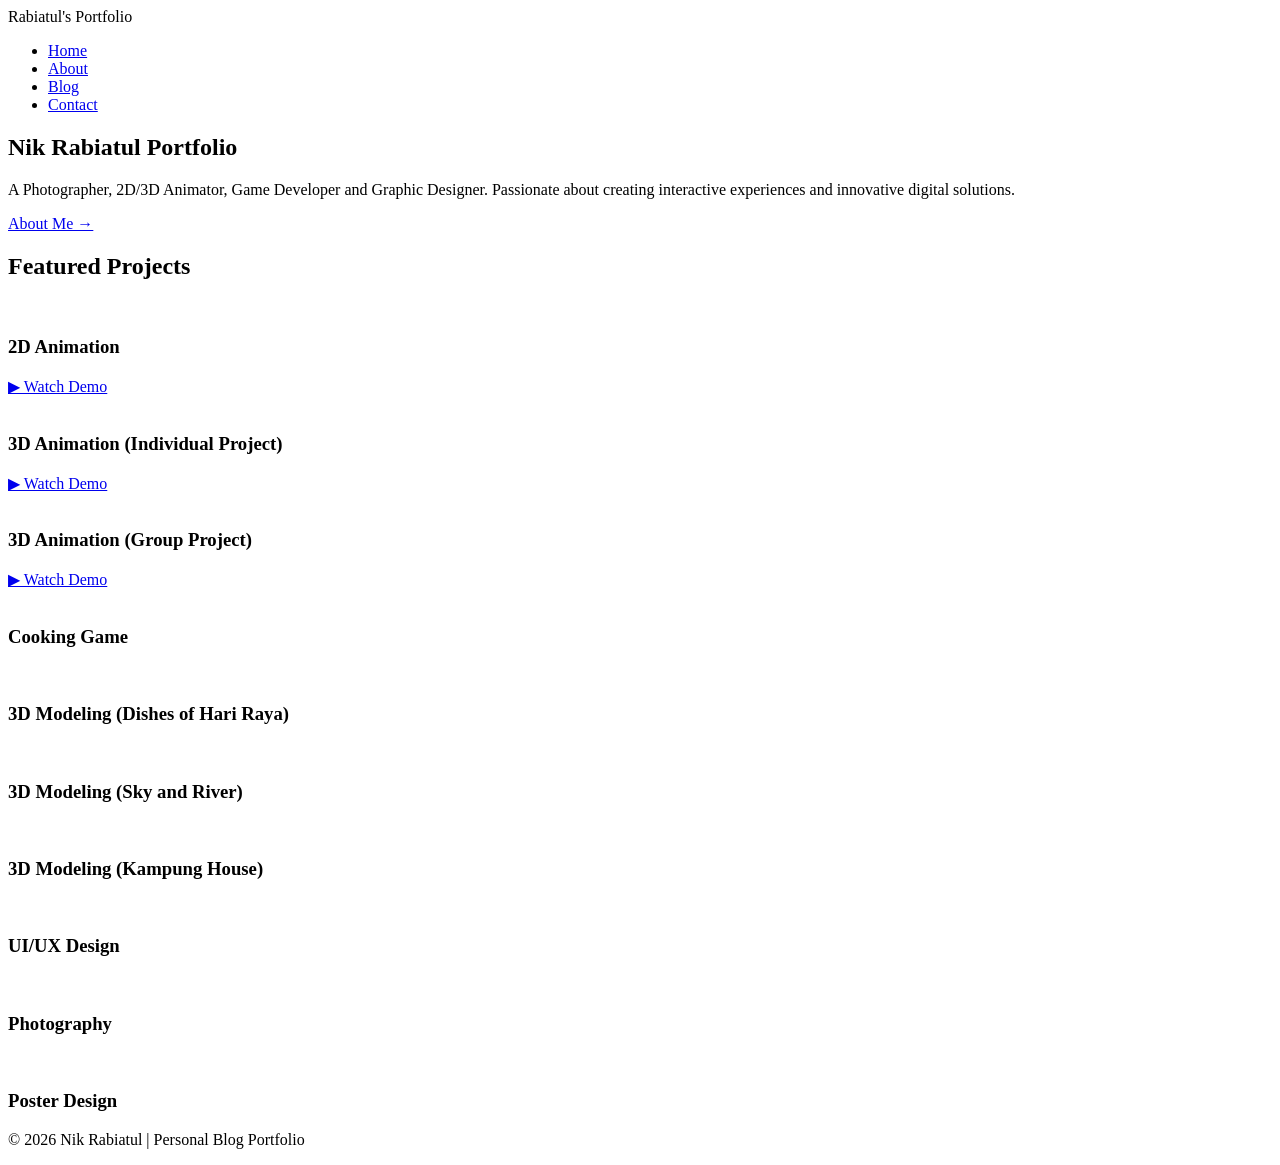
==== index.html @ 13e51088 "Add initial HTML structure for portfolio site" ====
<!DOCTYPE html>
<html lang="en">
<head>
    <meta charset="UTF-8">
    <meta name="viewport" content="width=device-width, initial-scale=1.0">
    <title>Nik Rabiatul Adawiah</title>
    <link rel="stylesheet" href="css/style.css">
</head>
<body>

    <section class="hero">

    

    <nav>
        <div class="logo">Rabiatul's Portfolio</div>

        <ul>
            <li><a href="index.html">Home</a></li>
            <li><a href="about.html">About</a></li>
            <li><a href="blog.html">Blog</a></li>
            <li><a href="contact.html">Contact</a></li>
        </ul>
    </nav>

    <div class="hero-content">

        <h1 id="typing-text"></h1>

        <div class="left-content">
            <h1>Nik Rabiatul Portfolio</h1>

            <p>
                A Photographer, 2D/3D Animator, Game Developer and Graphic Designer.
                Passionate about creating interactive experiences and
                innovative digital solutions.
            </p>

            <a href="about.html" class="explore-btn">
                About Me →
            </a>
        </div>

       <section class="featured-projects">

    <h2>Featured Projects</h2>

    <div class="project-grid">

        <div class="project-box">
            <img src="images/2d.jpeg" alt="">
            <h3>2D Animation</h3>
            <a href="https://youtu.be/Un-qMPozOXg?si=61sQifXs1nlyICie" class="youtube-btn">▶ Watch Demo</a>
        </div>

        <div class="project-box">
            <img src="images/3d.jpeg" alt="">
            <h3>3D Animation (Individual Project)</h3>
            <a href="https://youtu.be/7MJINVEy5Hg?si=tbeQDeprbRoLhTo2" class="youtube-btn">▶ Watch Demo</a>
        </div>

        <div class="project-box">
            <img src="images/undi.jpeg" alt="">
            <h3>3D Animation (Group Project)</h3>
            <a href="https://youtu.be/KprxuE1EbSo?si=SqqkYs3lFVbe_8xC" class="youtube-btn">▶ Watch Demo</a>
        </div>

        <div class="project-box">
            <img src="images/cooking.png" alt="">
            <h3>Cooking Game</h3>
        </div>

        <div class="project-box">
            <img src="images/sekut.jpg" alt="">
            <h3>3D Modeling (Dishes of Hari Raya)</h3>
        </div>

        <div class="project-box">
            <img src="images/air.jpg" alt="">
            <h3>3D Modeling (Sky and River)</h3>
        </div>

        <div class="project-box">
            <img src="images/rumah.jpg" alt="">
            <h3>3D Modeling (Kampung House)</h3>
        </div>

        <div class="project-box">
            <img src="images/game.jpg" alt="">
            <h3>UI/UX Design</h3>
        </div>

        <div class="project-box">
            <img src="images/langit.jpeg" alt="">
            <h3>Photography</h3>
        </div>

        <div class="project-box">
            <img src="images/syaaban.jpeg" alt="">
            <h3>Poster Design</h3>
        </div>

    </div>

</section>


    </div>

</section>

    <footer>
        <p>&copy; 2026 Nik Rabiatul | Personal Blog Portfolio</p>
    </footer>

</body>
</html>
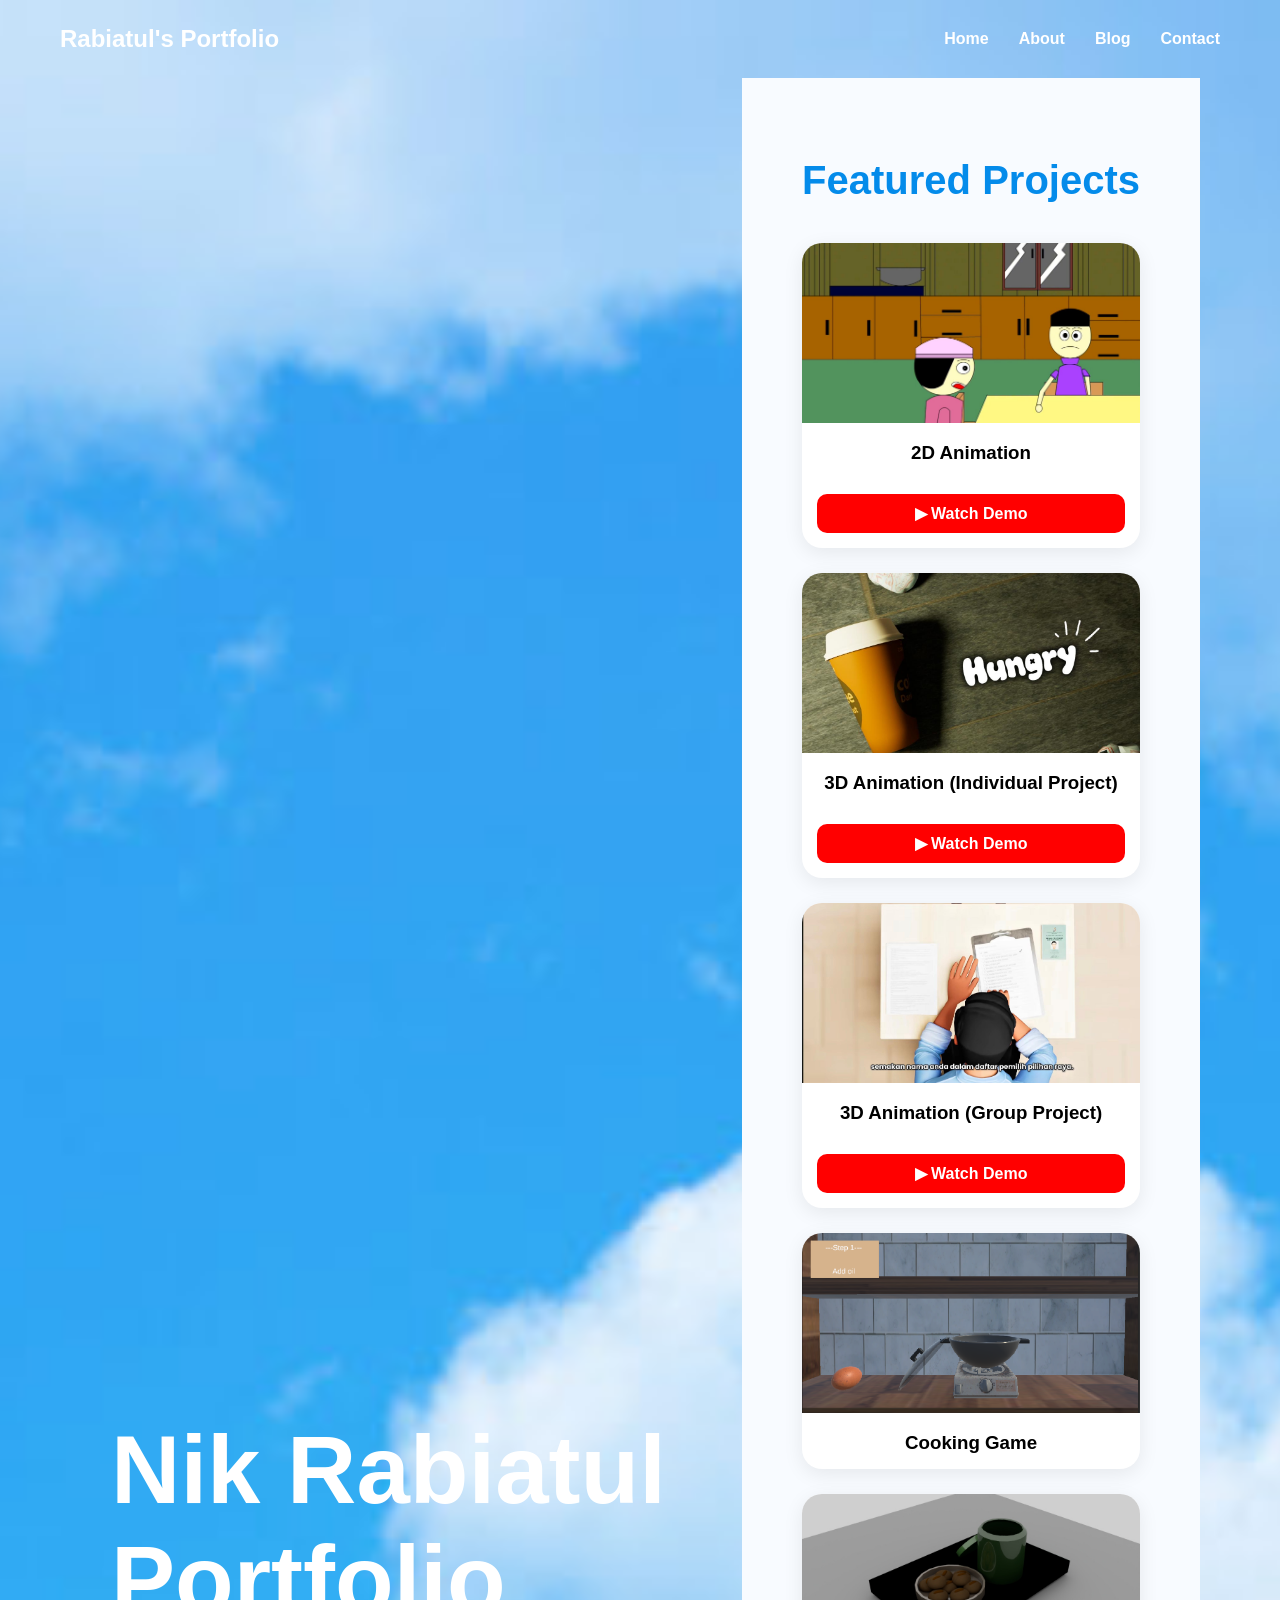
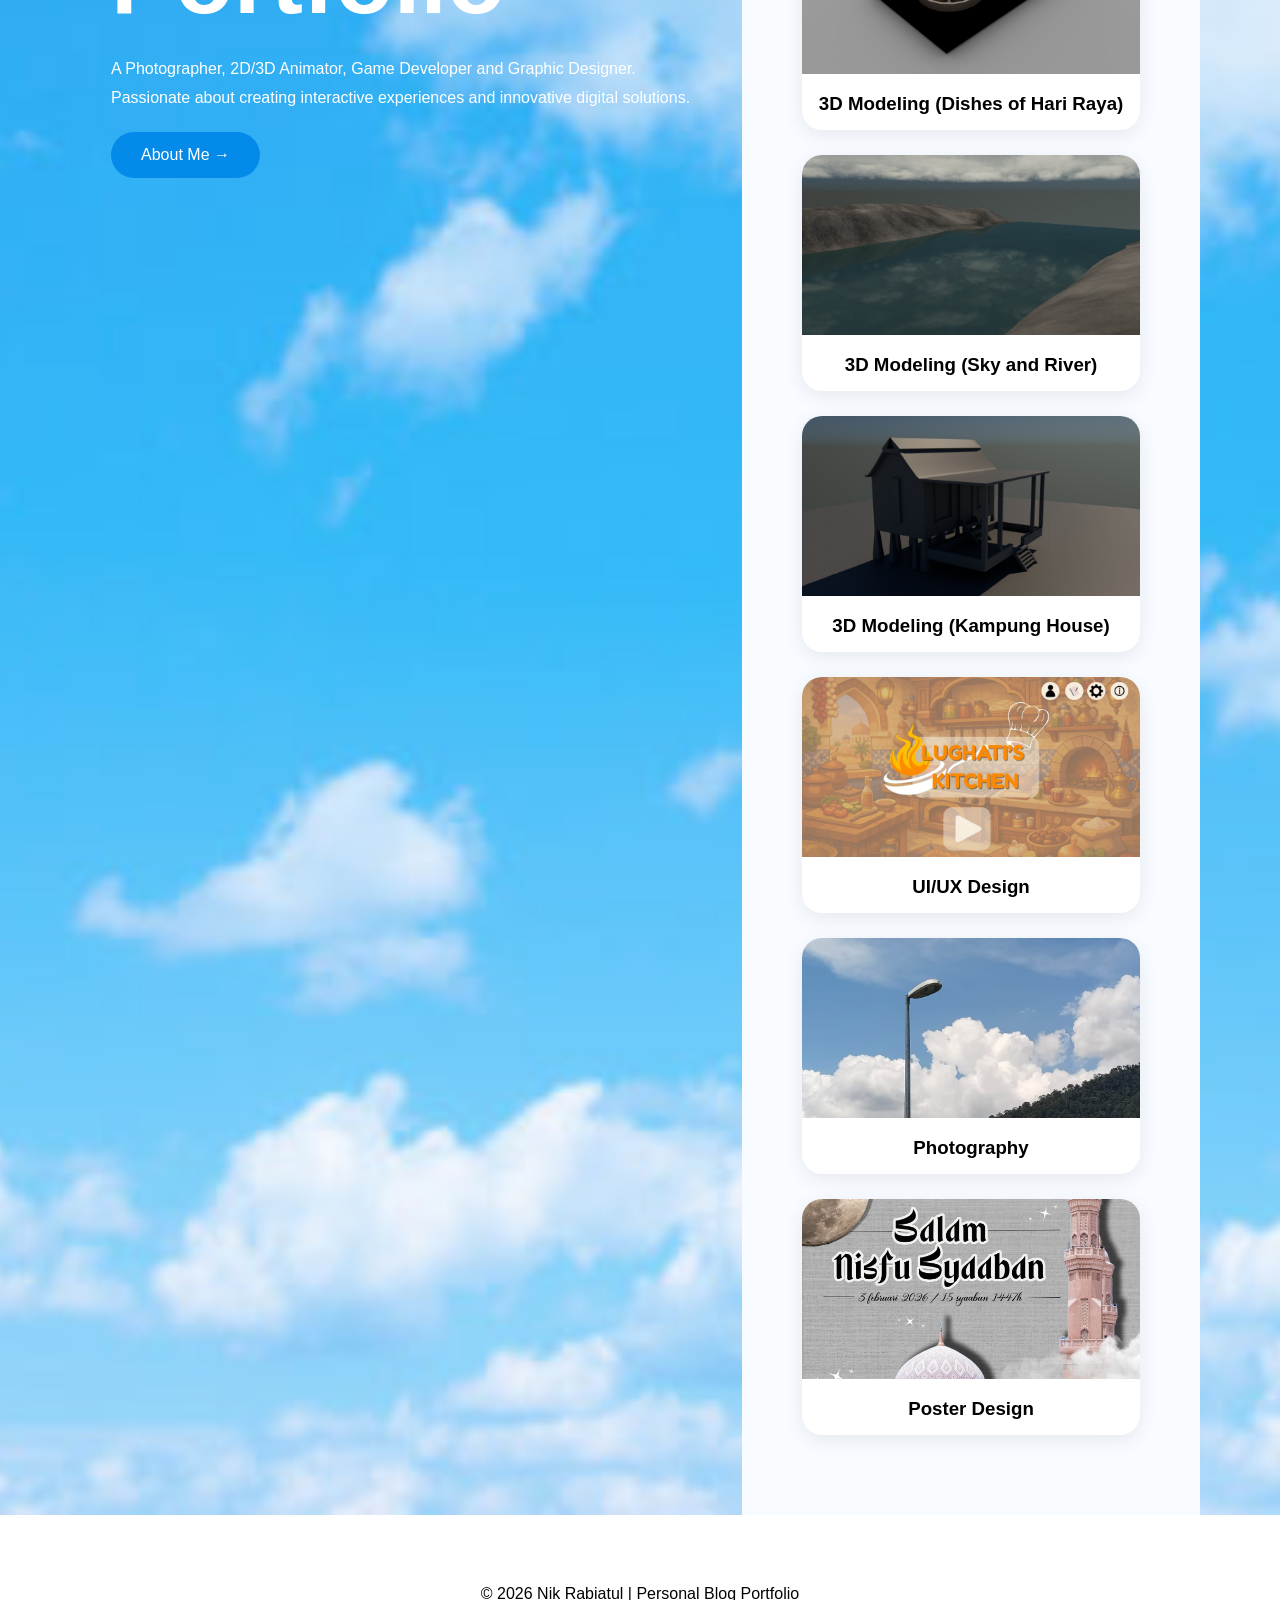
==== commit 9a41afd4: "commit" ====
--- a/index.html
+++ b/index.html
@@ -114,4 +114,4 @@
     </footer>
 
 </body>
-</html>
+</html>
--- a/css/style.css
+++ b/css/style.css
@@ -0,0 +1,580 @@
+:root{
+    --primary:#A8D8EA;
+    --secondary:#000000;
+    --accent:#A8D8EA;
+    --text:#444;
+    --white:#fff;
+}
+
+*{
+    margin:0;
+    padding:0;
+    box-sizing:border-box;
+    font-family:'Segoe UI', sans-serif;
+}
+
+/*body{
+    color:var(--text);
+    background-color:#FFF5F7;
+    background-image:url("../images/background.jpg");
+    background-size:cover;
+    background-position:center;
+    background-repeat:no-repeat;
+  
+}
+
+/* HEADER */
+header{
+    background:var(--white);
+    padding:20px 40px;
+    box-shadow:0 2px 10px rgba(0,0,0,0.05);
+    position:sticky;
+    top:0;
+}
+
+nav{
+    display:flex;
+    justify-content:space-between;
+    align-items:center;
+}
+
+nav h1{
+    color:#000000;
+}
+
+nav ul{
+    display:flex;
+    list-style:none;
+    gap:20px;
+}
+
+nav a{
+    text-decoration:none;
+    color:var(--text);
+    font-weight:600;
+}
+
+nav a:hover{
+    color:#A8D8EA;
+}
+
+/* HERO */
+.hero{
+    position:relative;
+    min-height:100vh;
+
+    background-image:url("../images/background.jpg");
+    background-size:cover;
+    background-position:center;
+
+    overflow:hidden;
+}
+
+.overlay{
+     position:absolute; 
+     inset:0; 
+     background:rgba(10,40,80,0.55); }
+
+nav{
+    position:relative;
+    z-index:2;
+
+    display:flex;
+    justify-content:space-between;
+    align-items:center;
+
+    padding:25px 60px;
+}
+
+.logo{
+    color:white;
+    font-size:1.5rem;
+    font-weight:bold;
+}
+
+nav ul{
+    display:flex;
+    list-style:none;
+    gap:30px;
+}
+
+nav a{
+    color:white;
+    text-decoration:none;
+}
+
+.hero-content{
+    position:relative;
+    z-index:2;
+
+    min-height:85vh;
+
+    display:flex;
+    align-items:center;
+    justify-content:space-between;
+
+    padding:0 80px;
+}
+
+.left-content{
+    max-width:600px;
+    color:white;
+}
+
+.left-content h1{
+    font-size:6rem;
+    font-weight:900;
+}
+
+.left-content p{
+    margin:20px 0;
+    line-height:1.8;
+}
+
+.explore-btn{
+    display:inline-block;
+
+    background:#048bea;
+    color:white;
+
+    padding:14px 30px;
+    border-radius:50px;
+
+    text-decoration:none;
+}
+
+.right-content{
+    display:flex;
+    gap:20px;
+}
+
+.project-card{
+    width:300px;
+
+    background:rgb(213, 247, 249);
+    border-radius:20px;
+
+    overflow:hidden;
+
+    backdrop-filter:blur(10px);
+
+    box-shadow:0 8px 25px rgba(0,0,0,0.08);
+
+    transition:0.3s;
+}
+
+.project-card:hover{
+    transform:translateY(-10px);
+}
+
+.project-card img{
+    width:100%;
+    height:280px;
+    object-fit:cover;
+}
+
+.project-card h3{
+    padding:15px;
+}
+
+.btn{
+    background:#A8D8EA;
+    color:rgb(0, 0, 0);
+    text-decoration:none;
+    padding:12px 24px;
+    border-radius:30px;
+    font-weight:bold;
+    transition:0.3s;
+}
+
+.btn:hover{
+    transform:translateY(-3px);
+}
+
+/* CONTENT */
+/* PAGE BACKGROUNDS */
+
+.about-page{
+    background-image:url("../images/background.jpg");
+    background-size:cover;
+    background-position:center;
+}
+
+.blog-page{
+    background-image:url("../images/background.jpg");
+    background-size:cover;
+    background-position:center;
+}
+
+.contact-page{
+    background-image:url("../images/background.jpg");
+    background-size:cover;
+    background-position:center;
+}
+
+/* CONTENT CONTAINER */
+
+.page-content{
+    max-width:1000px;
+    margin:50px auto;
+    padding:40px;
+
+    background:rgb(255, 255, 255);
+
+    border-radius:25px;
+
+    box-shadow:0 8px 25px rgba(0,0,0,0.08);
+}
+
+.page-content h2{
+    text-align:center;
+
+    font-size:2.5rem;
+
+    color:#048bea;
+
+    margin-bottom:30px;
+}
+
+.page-content h2::after{
+    content:"";
+
+    display:block;
+
+    width:80px;
+    height:4px;
+
+    background:#A8D8EA;
+
+    margin:10px auto;
+
+    border-radius:10px;
+}
+
+.page-content p{
+    line-height:1.9;
+
+    margin-bottom:20px;
+
+    color:#555;
+}
+
+/* BLOG CARDS */
+
+.card{
+    background:white;
+
+    padding:25px;
+
+    border-radius:20px;
+
+    margin-bottom:25px;
+
+    box-shadow:0 4px 15px rgba(0,0,0,0.08);
+
+    transition:0.3s;
+}
+
+.card:hover{
+    transform:translateY(-8px);
+}
+
+.card h3{
+    color:#048bea;
+    margin-bottom:10px;
+}
+
+/* CONTACT FORM */
+
+form{
+    display:flex;
+    flex-direction:column;
+    gap:15px;
+}
+
+input,
+textarea{
+    padding:14px;
+
+    border:2px solid #ddd;
+
+    border-radius:15px;
+
+    font-size:16px;
+}
+
+input:focus,
+textarea:focus{
+    outline:none;
+
+    border-color:#048bea;
+}
+
+button{
+    background:#048bea;
+
+    color:white;
+
+    border:none;
+
+    padding:15px;
+
+    border-radius:15px;
+
+    font-size:16px;
+
+    cursor:pointer;
+
+    transition:0.3s;
+}
+
+button:hover{
+    transform:translateY(-3px);
+}
+
+/* PROFILE IMAGE */
+
+.profile-img{
+    width:180px;
+    height:180px;
+
+    object-fit:cover;
+
+    border-radius:50%;
+
+    border:6px solid white;
+
+    box-shadow:0 4px 15px rgba(0,0,0,0.1);
+
+    margin-bottom:20px;
+}
+
+/* YOUTUBE BUTTON */
+
+.youtube-btn{
+    display:block;
+
+    margin:15px;
+
+    padding:10px;
+
+    text-align:center;
+
+    text-decoration:none;
+
+    background:#ff0000;
+
+    color:white;
+
+    border-radius:10px;
+
+    font-weight:bold;
+}
+
+.youtube-btn:hover{
+    opacity:0.9;
+}
+
+/* FOOTER */
+
+footer{
+    text-align:center;
+
+    padding:20px;
+
+    background:rgb(255, 255, 255);
+
+    margin-top:50px;
+
+    color:#000000;
+}
+
+.featured-projects{
+    padding:80px 60px;
+    background:#f8fbff;
+}
+
+.featured-projects h2{
+    text-align:center;
+    font-size:2.5rem;
+    margin-bottom:40px;
+    color:#048bea;
+}
+
+.project-grid{
+    display:grid;
+    grid-template-columns:repeat(auto-fit,minmax(250px,1fr));
+    gap:25px;
+}
+
+.project-box{
+    background:white;
+    border-radius:20px;
+    overflow:hidden;
+
+    box-shadow:0 5px 20px rgba(0,0,0,0.08);
+
+    transition:0.3s;
+}
+
+.project-box:hover{
+    transform:translateY(-10px);
+}
+
+.project-box img{
+    width:100%;
+    height:180px;
+    object-fit:cover;
+}
+
+.project-box h3{
+    padding:15px;
+    text-align:center;
+}
+
+.contact-section{
+    background:#f5f5f5;
+    text-align:center;
+    padding:60px 50px;
+    position:relative;
+}
+
+/* Header */
+
+.contact-header img{
+    width:100px;
+    height:100px;
+    border-radius:50%;
+    object-fit:cover;
+    border:4px solid #31c3d9;
+}
+
+.contact-header h1{
+    font-size:3rem;
+    margin:20px 0 10px;
+    font-weight:700;
+}
+
+.contact-header p{
+    max-width:500px;
+    margin:auto;
+    color:#666;
+    line-height:1.6;
+}
+
+/* Contact Info */
+
+.contact-info{
+    display:flex;
+    justify-content:space-between;
+    gap:40px;
+    margin-top:80px;
+    flex-wrap:wrap;
+}
+
+.info-box{
+    flex:1;
+    min-width:250px;
+}
+
+.icon{
+    width:100px;
+    height:100px;
+
+    margin:0 auto 20px;
+
+    border-radius:50%;
+
+    background:#048bea;
+
+    display:flex;
+    justify-content:center;
+    align-items:center;
+
+    font-size:40px;
+    color:white;
+}
+
+.info-box h3{
+    margin-bottom:15px;
+    font-size:1.4rem;
+    letter-spacing:1px;
+}
+
+.info-box p{
+    color:#666;
+    line-height:1.7;
+}
+
+/* Blue Footer Strip */
+
+.contact-section::after{
+    content:"";
+    position:absolute;
+    bottom:0;
+    left:0;
+
+    width:100%;
+    height:30px;
+
+    background:#048bea;
+}
+
+.social-section{
+    text-align:center;
+    margin-top:60px;
+}
+
+.social-section h3{
+    margin-bottom:20px;
+    font-size:1.5rem;
+}
+
+.social-icons{
+    display:flex;
+    justify-content:center;
+    gap:25px;
+    margin-bottom:30px;
+}
+
+.social-icons a{
+    width:60px;
+    height:60px;
+
+    display:flex;
+    justify-content:center;
+    align-items:center;
+
+    border-radius:50%;
+
+    background:#048bea;
+
+    color:white;
+    font-size:1.7rem;
+
+    transition:0.3s;
+}
+
+.social-icons a:hover{
+    transform:translateY(-5px);
+}
+
+.resume-btn{
+    display:inline-block;
+
+    padding:12px 30px;
+
+    background:#048bea;
+    color:white;
+
+    text-decoration:none;
+    border-radius:30px;
+
+    font-weight:600;
+
+    transition:0.3s;
+}
+
+.resume-btn:hover{
+    transform:translateY(-3px);
+}
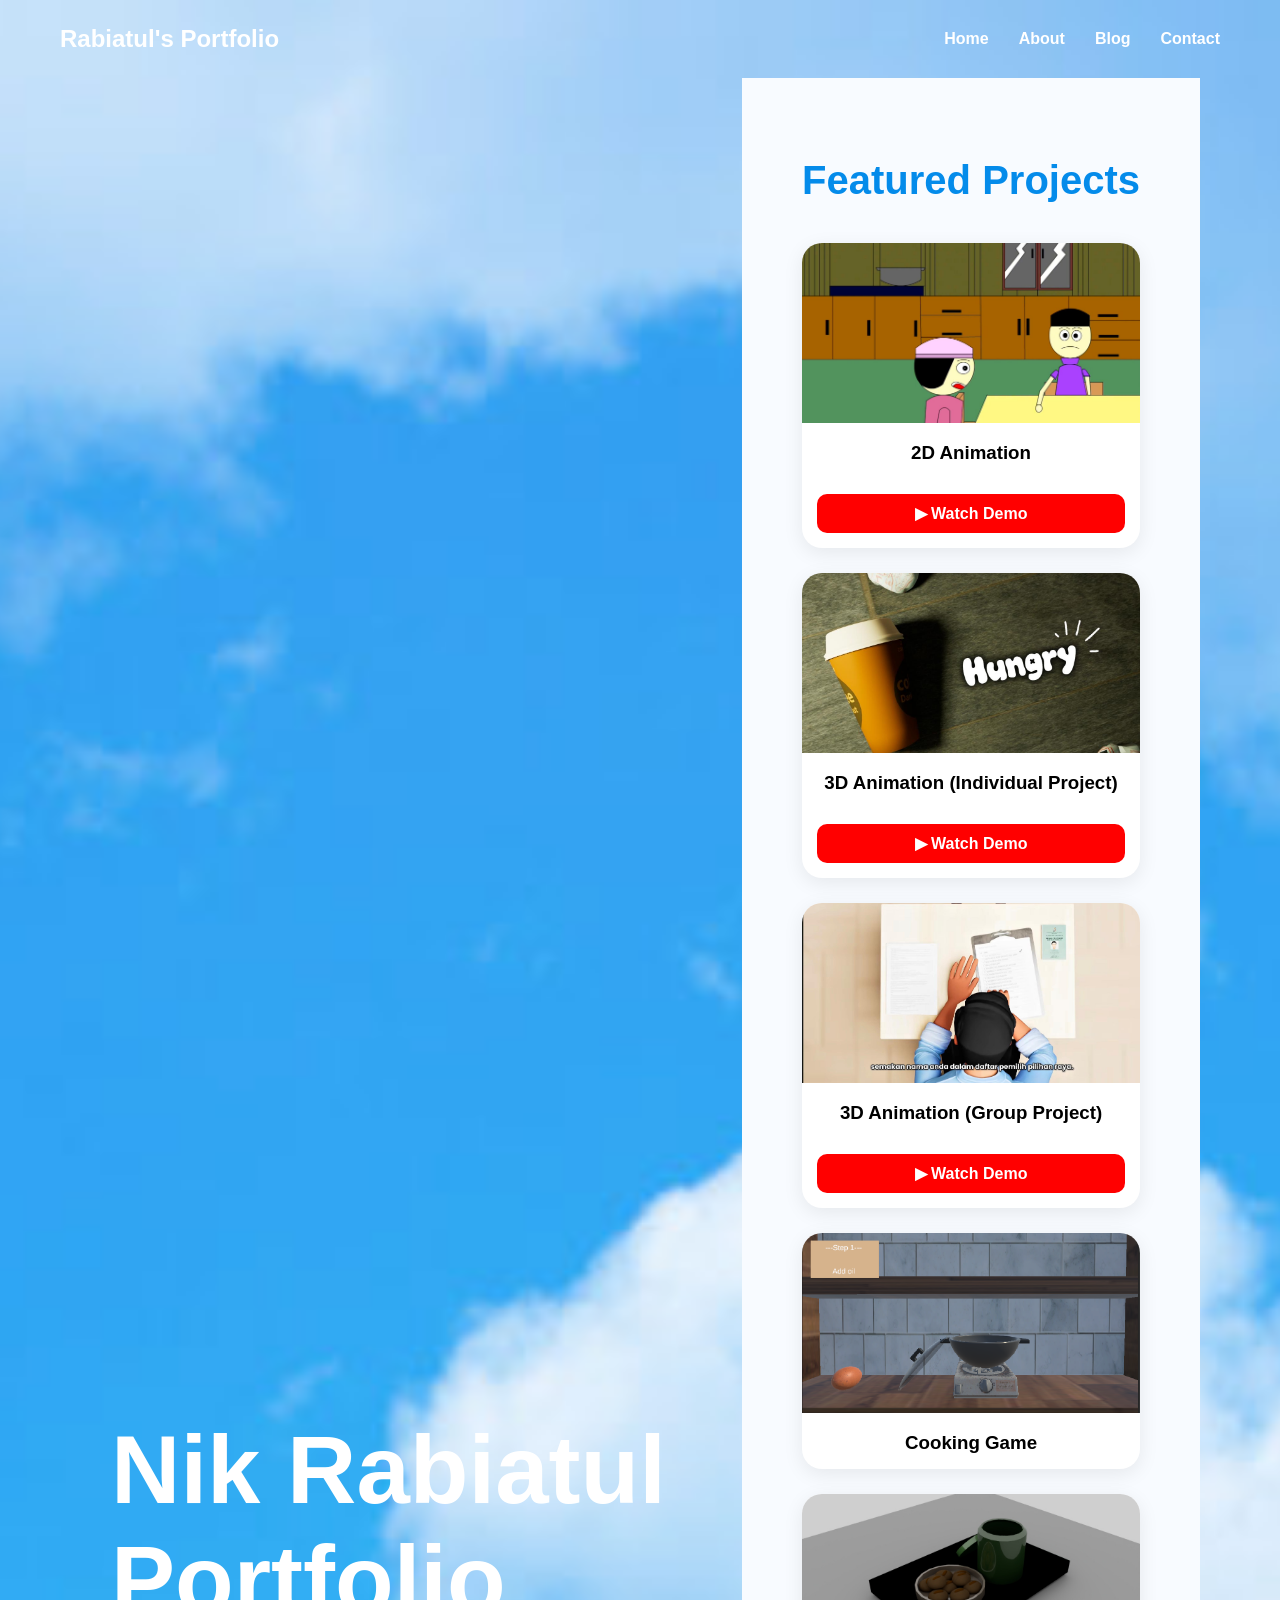
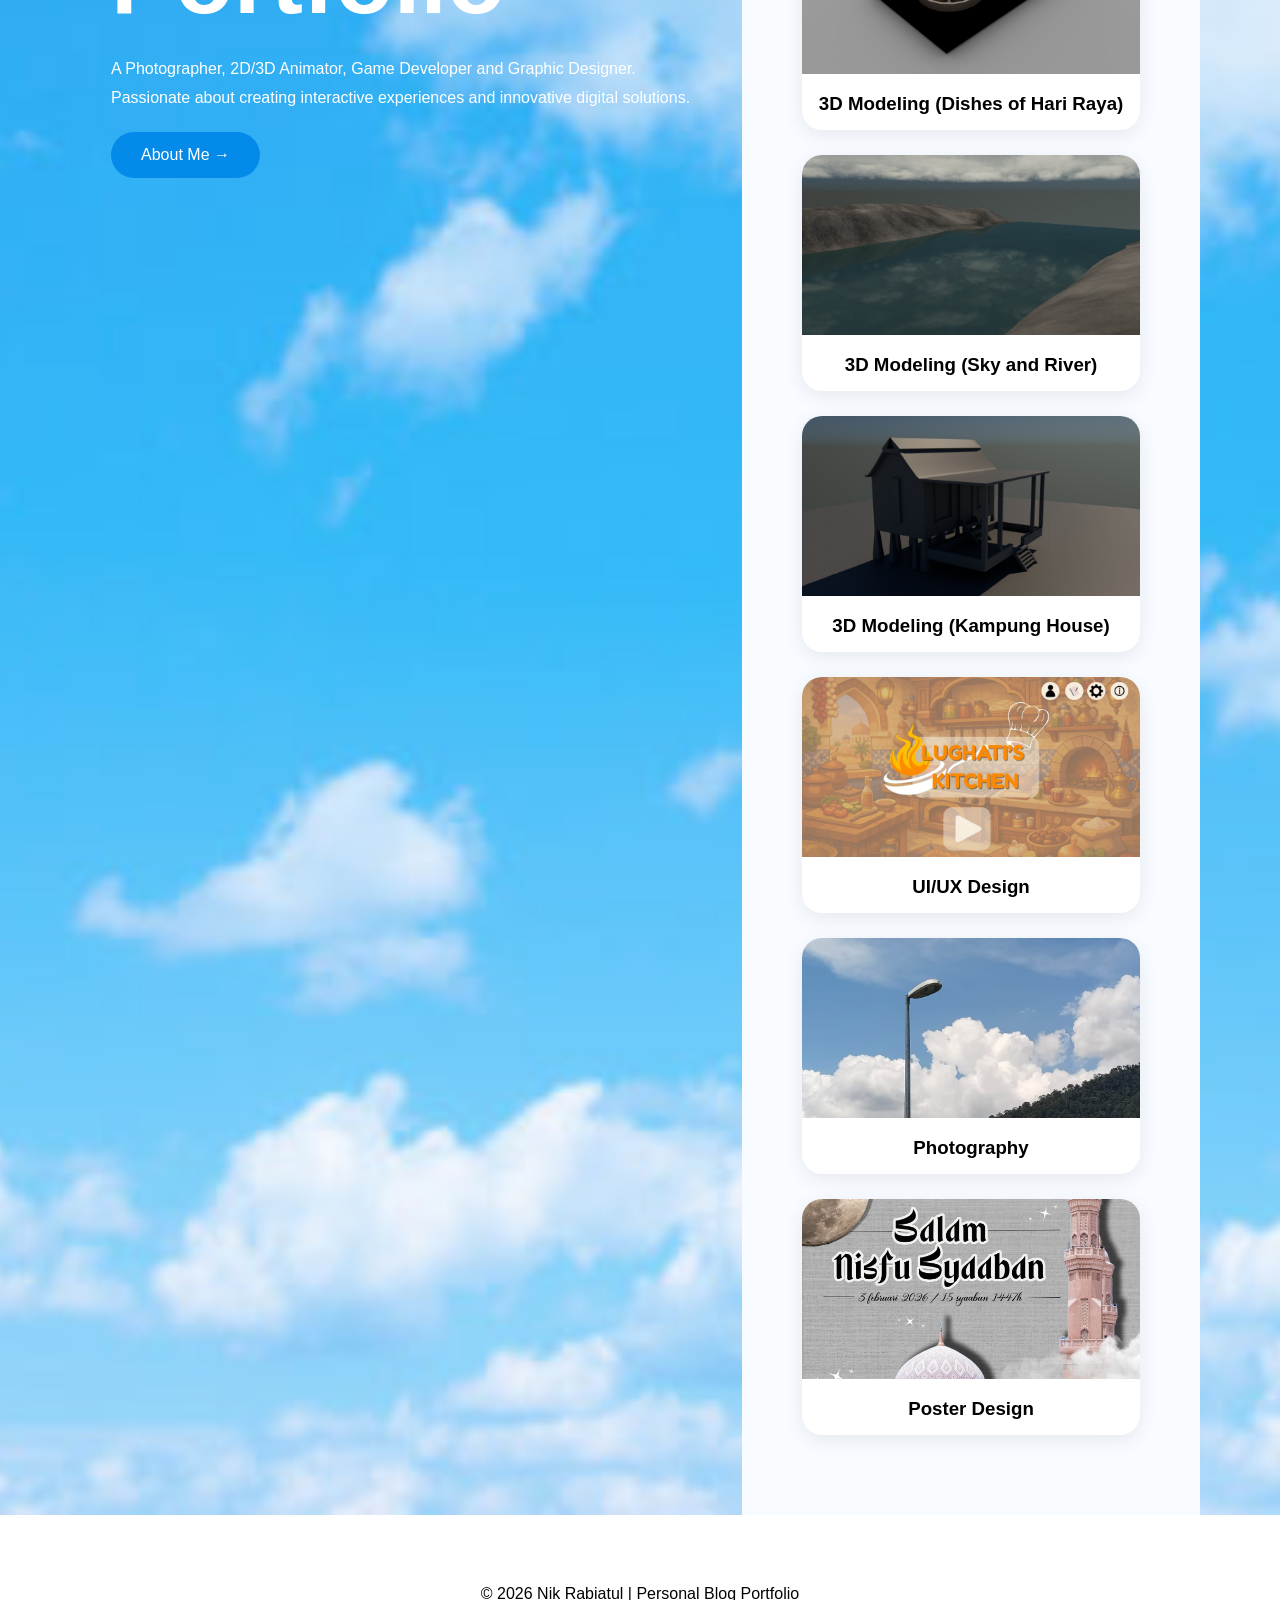
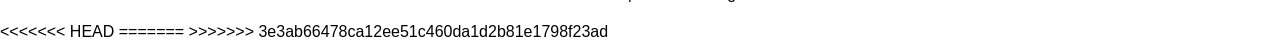
==== commit 5884eb04: "Merge branch 'main' of https://github.com/NikAtul/Software-Development" ====
--- a/index.html
+++ b/index.html
@@ -114,4 +114,8 @@
     </footer>
 
 </body>
-</html>+<<<<<<< HEAD
+</html>
+=======
+</html>
+>>>>>>> 3e3ab66478ca12ee51c460da1d2b81e1798f23ad
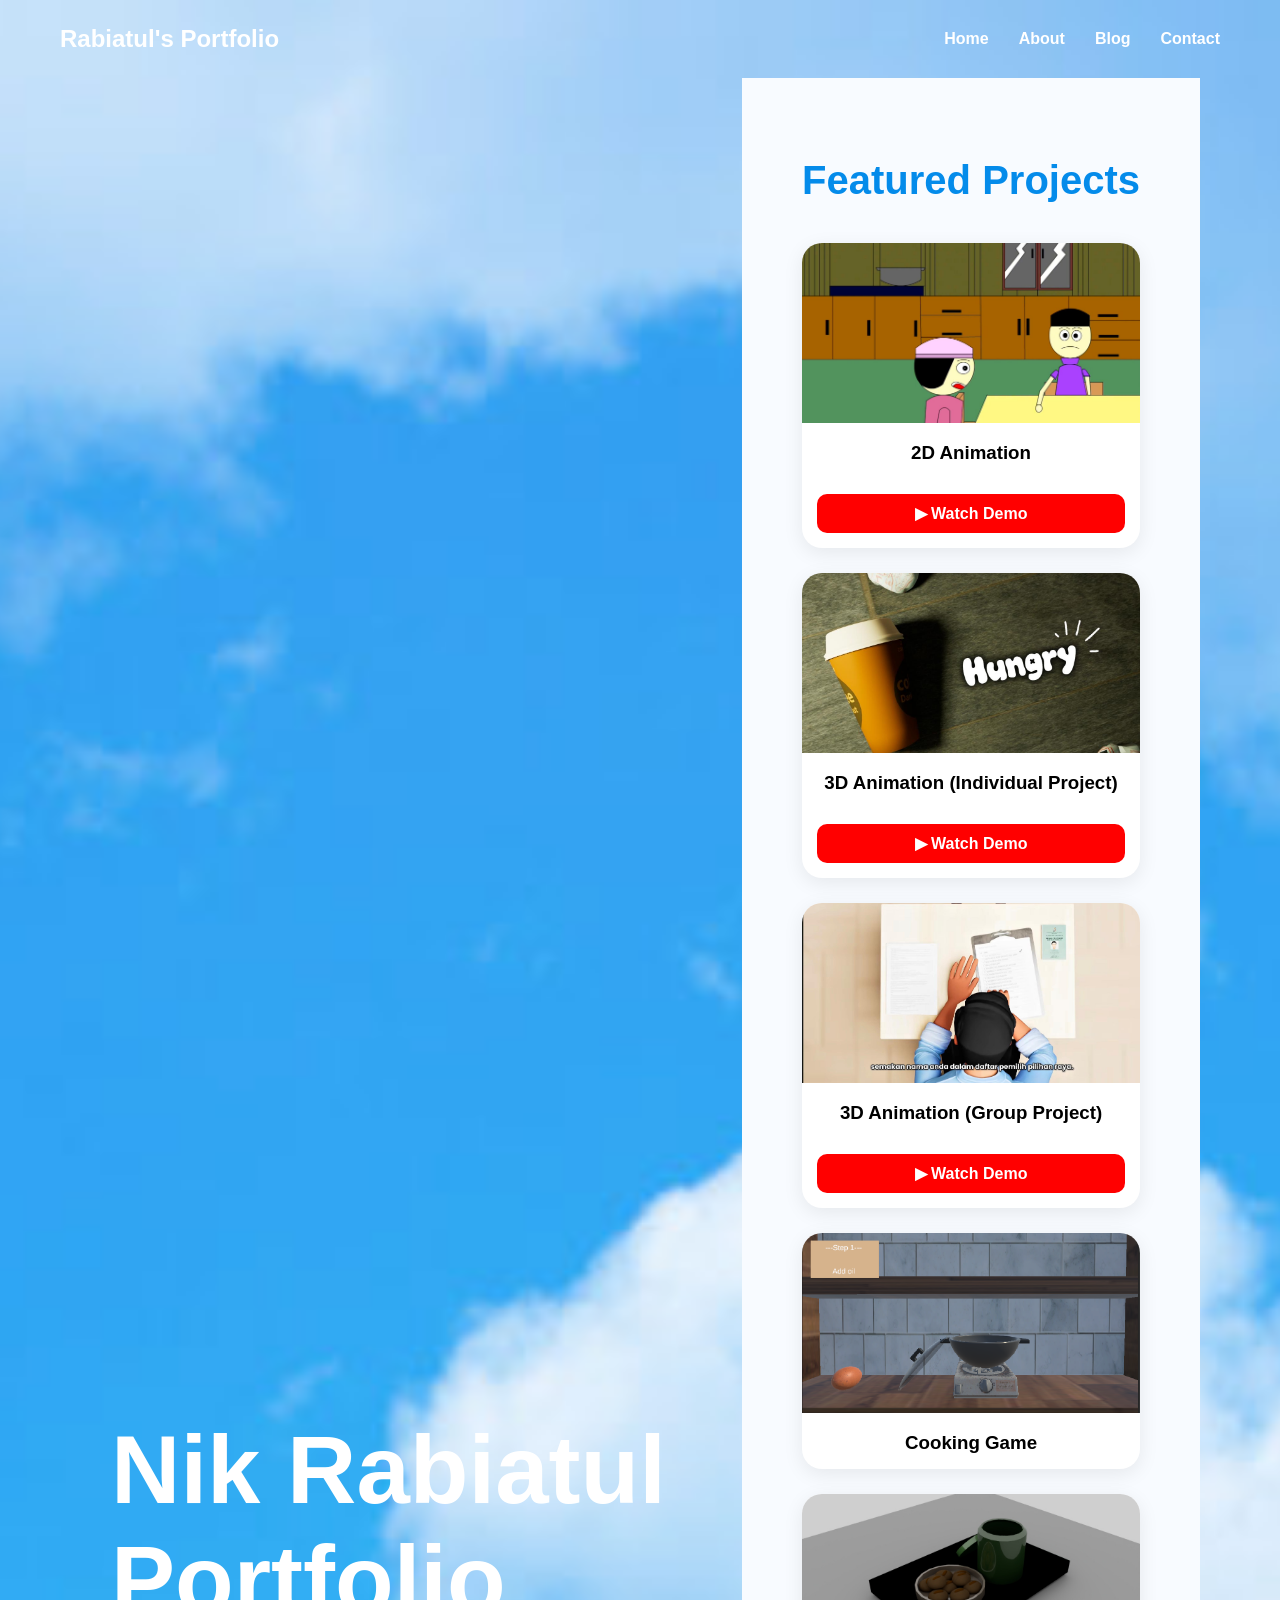
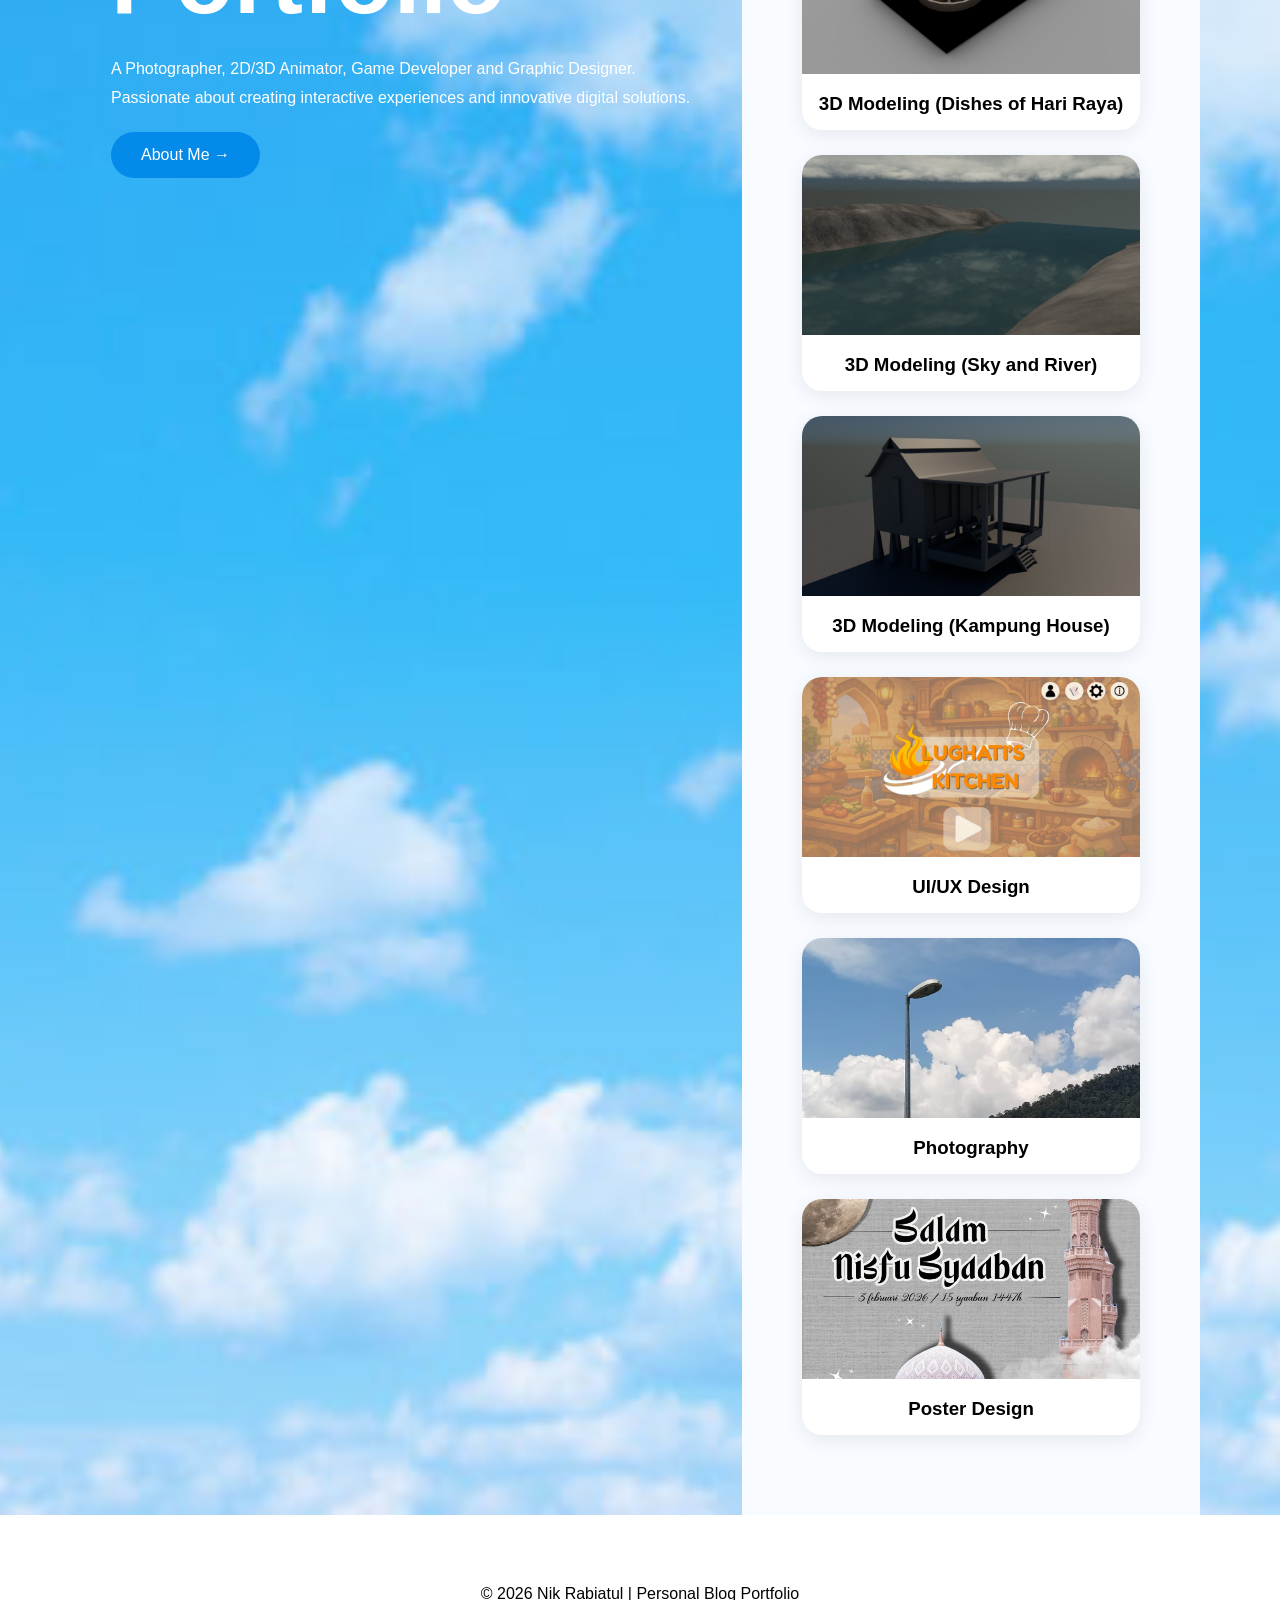
==== commit d79366aa: "Merge branch 'main' of https://github.com/NikAtul/Software-Development" ====
--- a/index.html
+++ b/index.html
@@ -114,8 +114,3 @@
     </footer>
 
 </body>
-<<<<<<< HEAD
-</html>
-=======
-</html>
->>>>>>> 3e3ab66478ca12ee51c460da1d2b81e1798f23ad
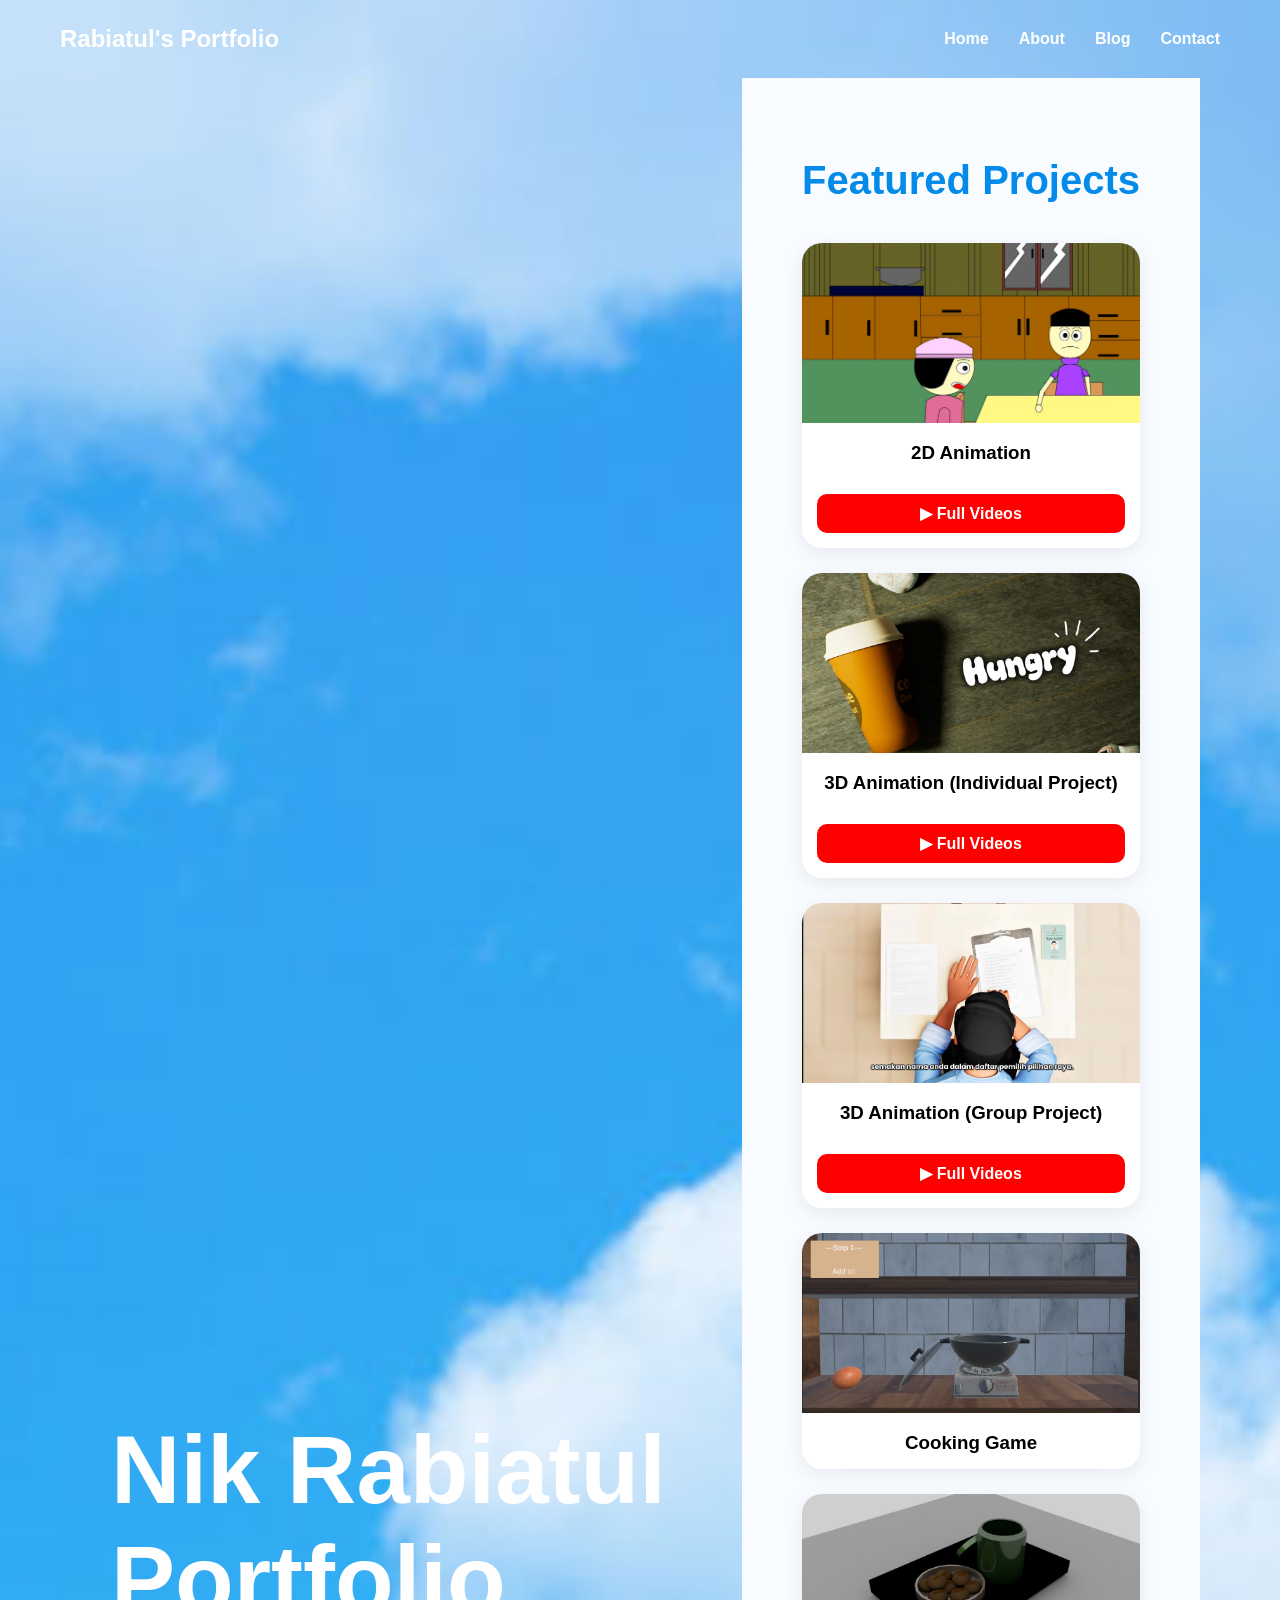
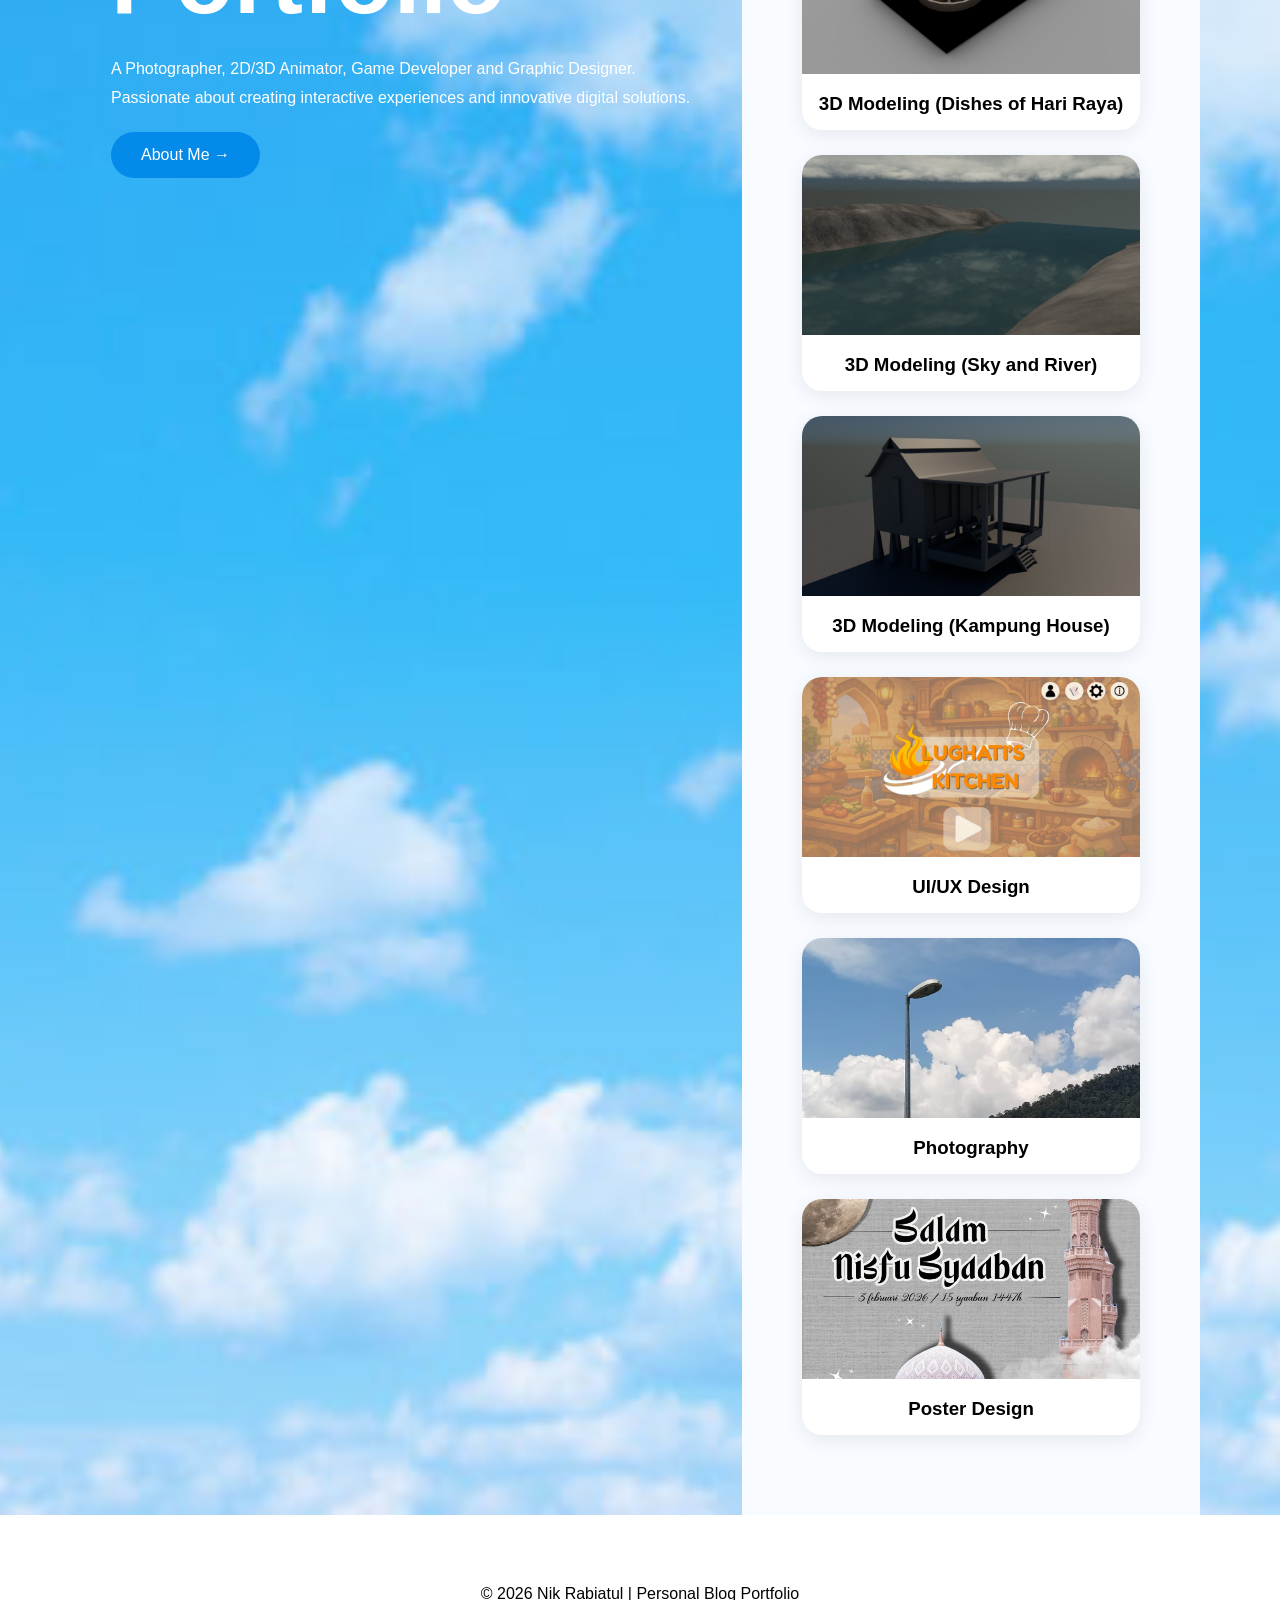
==== commit 3dc61b12: "commit" ====
--- a/index.html
+++ b/index.html
@@ -50,19 +50,19 @@
         <div class="project-box">
             <img src="images/2d.jpeg" alt="">
             <h3>2D Animation</h3>
-            <a href="https://youtu.be/Un-qMPozOXg?si=61sQifXs1nlyICie" class="youtube-btn">▶ Watch Demo</a>
+            <a href="https://youtu.be/Un-qMPozOXg?si=61sQifXs1nlyICie" class="youtube-btn">▶ Full Videos</a>
         </div>
 
         <div class="project-box">
             <img src="images/3d.jpeg" alt="">
             <h3>3D Animation (Individual Project)</h3>
-            <a href="https://youtu.be/7MJINVEy5Hg?si=tbeQDeprbRoLhTo2" class="youtube-btn">▶ Watch Demo</a>
+            <a href="https://youtu.be/7MJINVEy5Hg?si=tbeQDeprbRoLhTo2" class="youtube-btn">▶ Full Videos</a>
         </div>
 
         <div class="project-box">
             <img src="images/undi.jpeg" alt="">
             <h3>3D Animation (Group Project)</h3>
-            <a href="https://youtu.be/KprxuE1EbSo?si=SqqkYs3lFVbe_8xC" class="youtube-btn">▶ Watch Demo</a>
+            <a href="https://youtu.be/KprxuE1EbSo?si=SqqkYs3lFVbe_8xC" class="youtube-btn">▶ Full Videos</a>
         </div>
 
         <div class="project-box">
